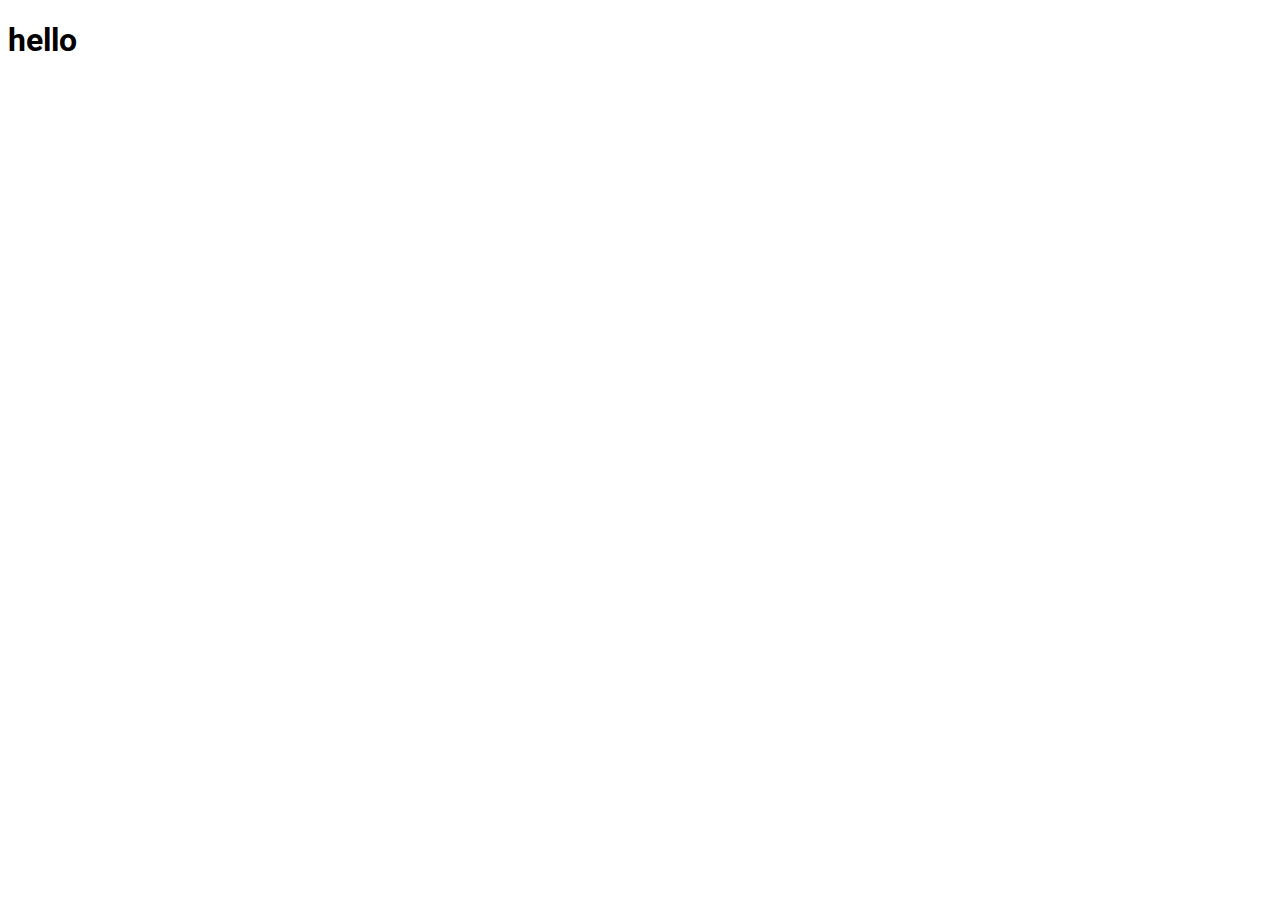
==== index.html @ aedd6c35 "add icons and font from figma" ====
<!DOCTYPE html>
<html lang="en">
<head>
    <meta charset="UTF-8">
    <meta http-equiv="X-UA-Compatible" content="IE=edge">
    <meta name="viewport" content="width=device-width, initial-scale=1.0">
    <link rel="preconnect" href="https://fonts.googleapis.com">
    <link rel="preconnect" href="https://fonts.gstatic.com" crossorigin>
    <link href="https://fonts.googleapis.com/css2?family=Roboto:wght@100;300;400;500;700;900&display=swap" rel="stylesheet">
    <link rel="stylesheet" href="./style.css">
    <title>Golden Soft</title>
</head>
<body>
    <h1>hello</h1>
</body>
</html>
---- style.css ----
* {
    font-family: 'Roboto', sans-serif;
}
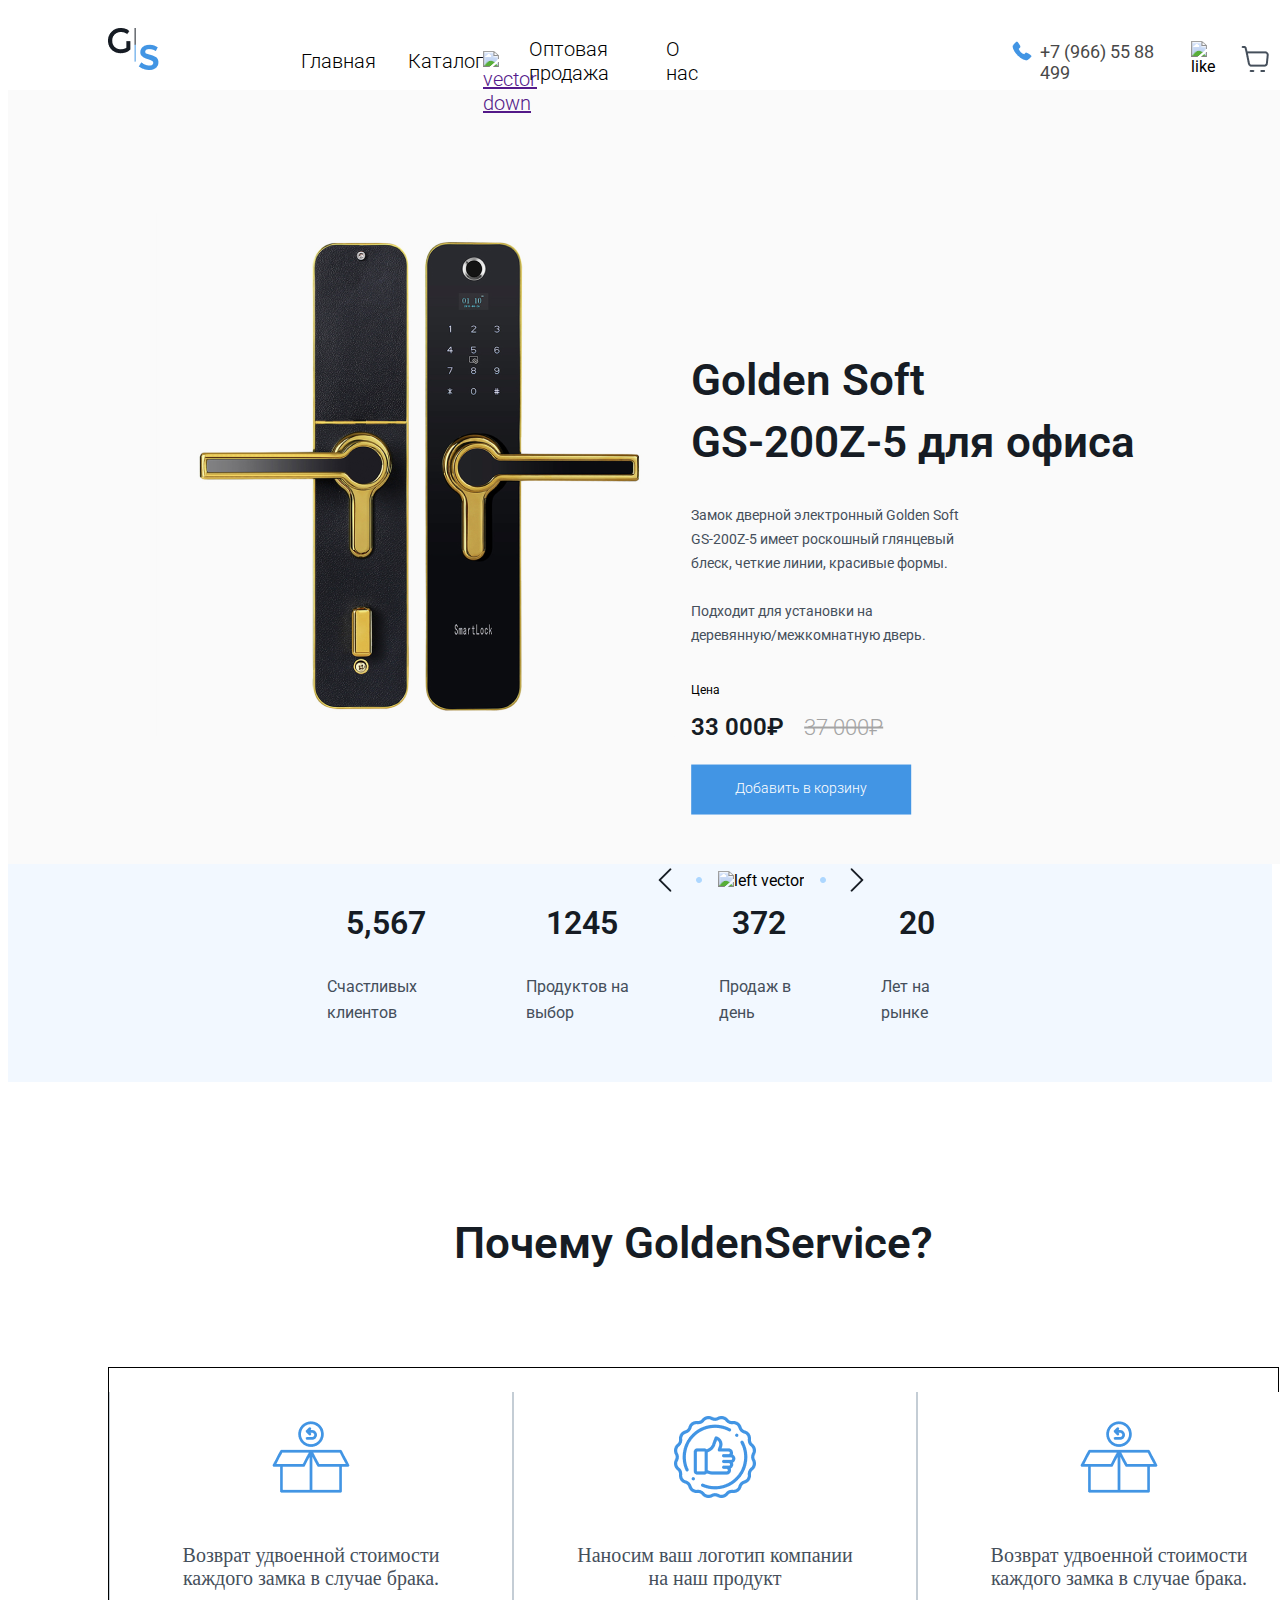
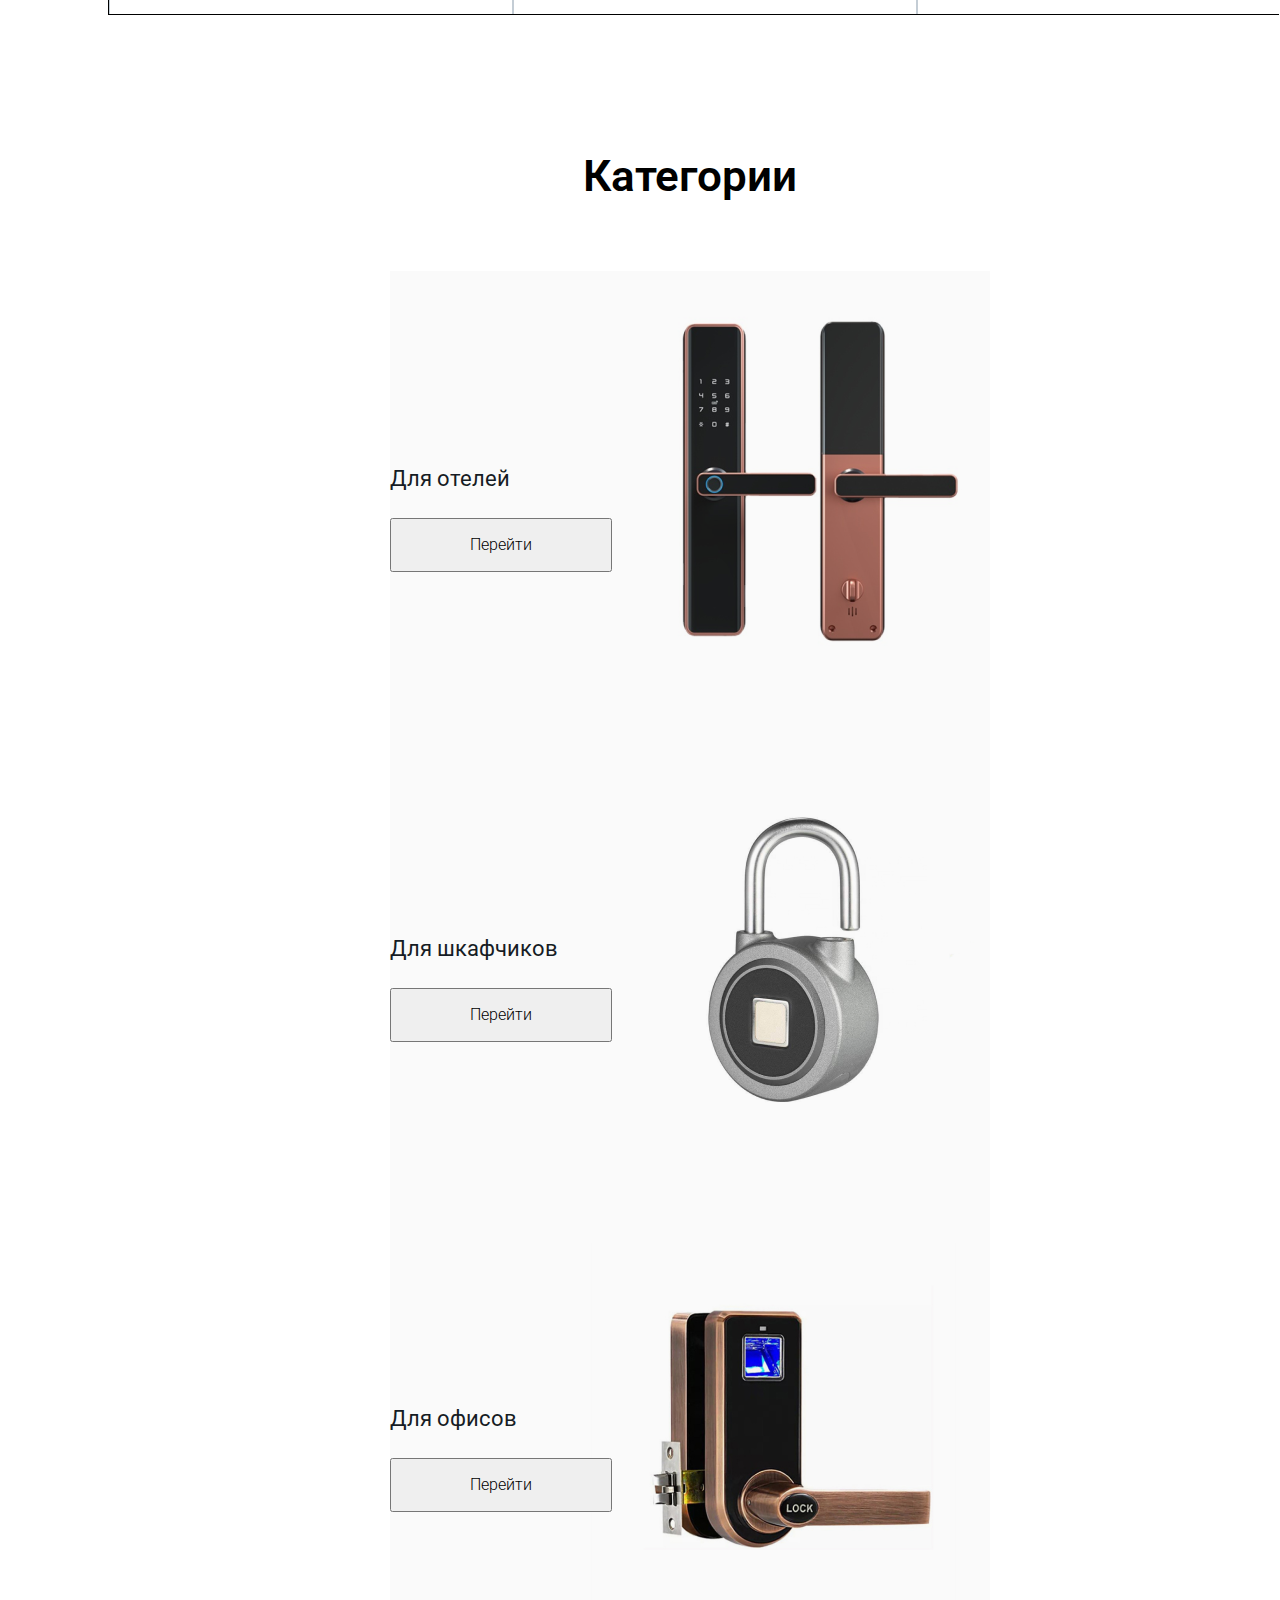
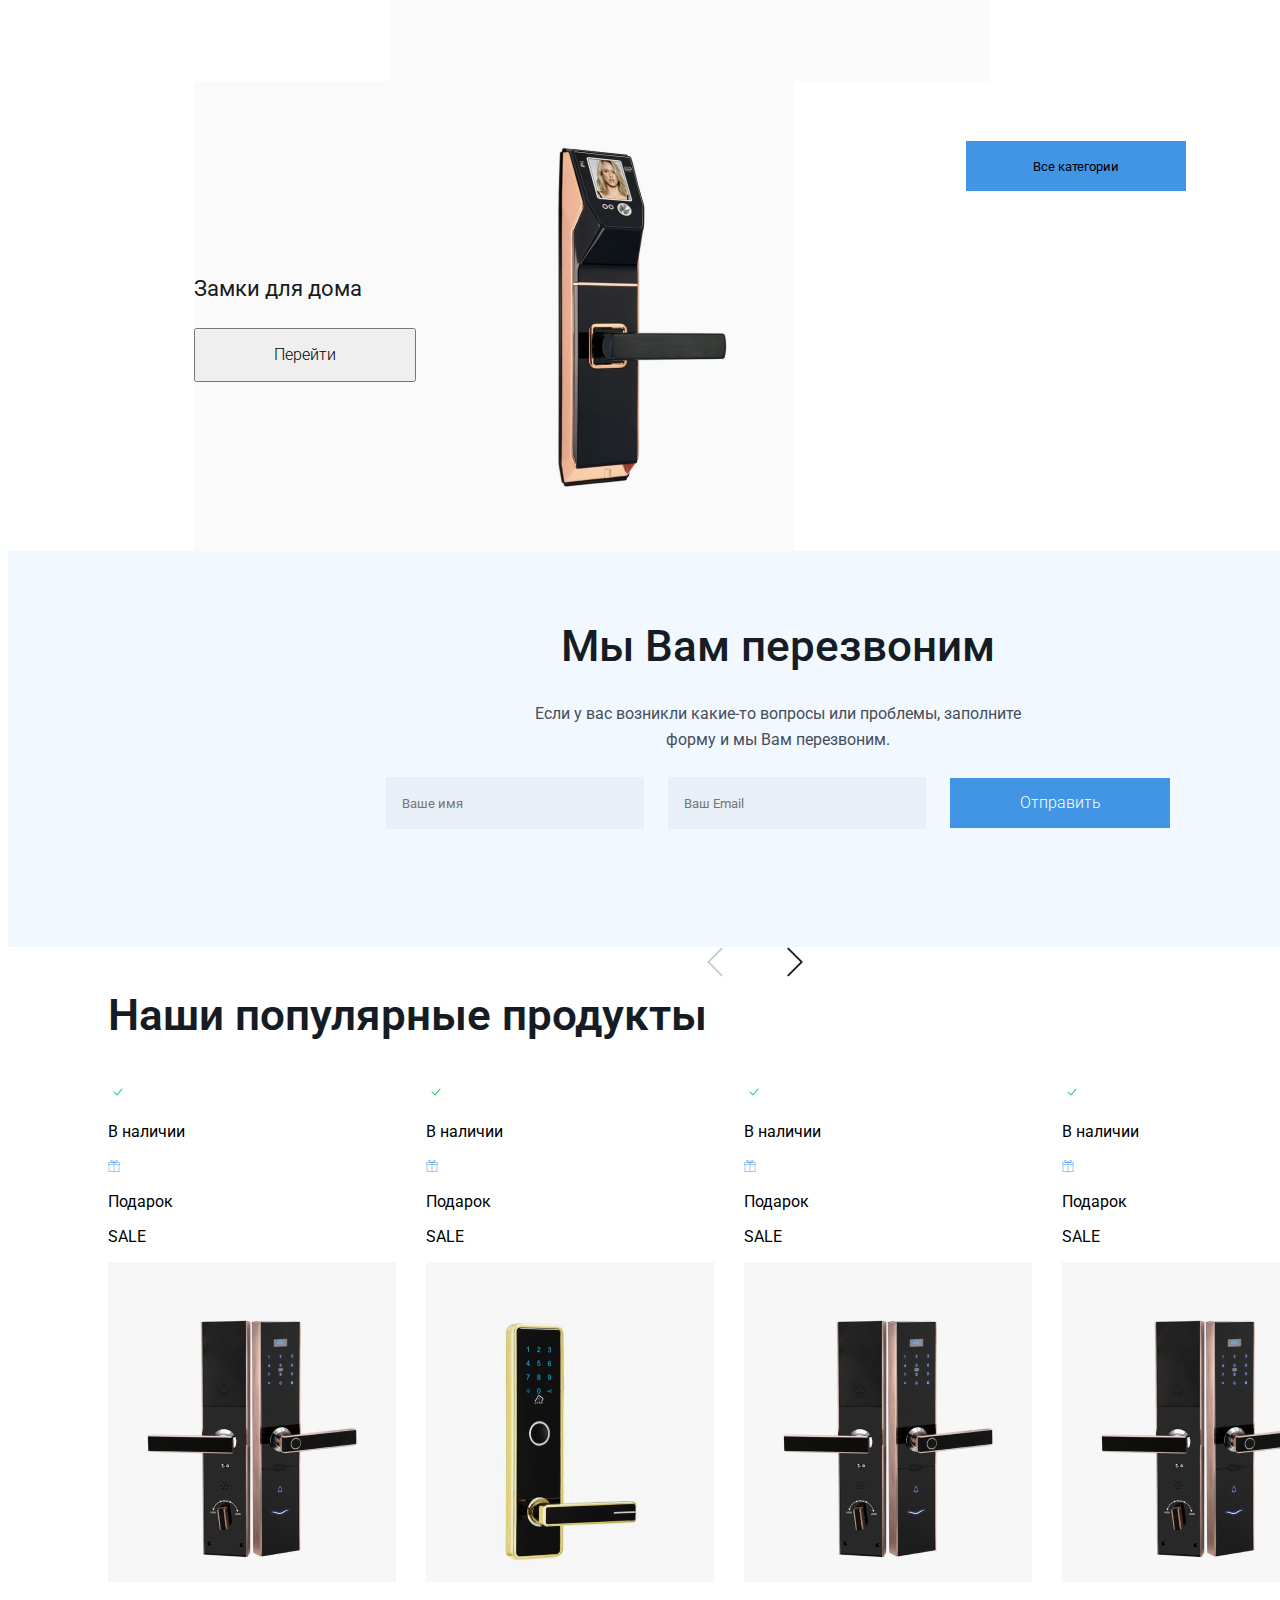
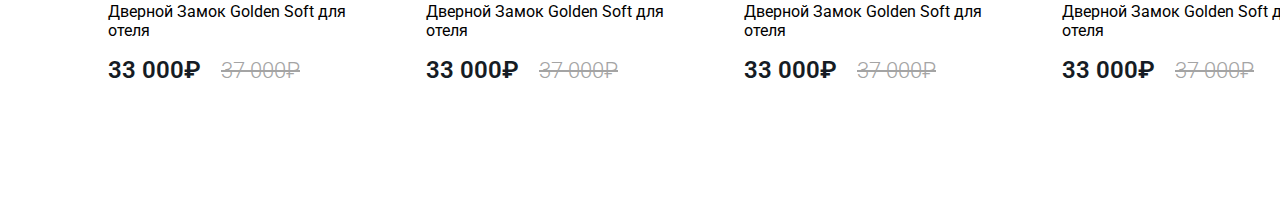
==== commit a0a63444: "add form and styles. i use import another css file form.css" ====
--- a/index.html
+++ b/index.html
@@ -11,6 +11,269 @@
     <title>Golden Soft</title>
 </head>
 <body>
-    <h1>hello</h1>
+    <header>
+        <nav>
+           <div class="container">
+                <div class="menu_block">
+                    <div class="logo">
+                        <a href="#" class="header_logo">
+                            <img src="./img/icons/Logo.png" alt="logo golden soft">
+                        </a>
+                    </div>
+                    <ul class="header_menu">
+                        <li class="menu_item"><a href="#"></a>Главная</li>
+                        <li class="menu_item"><a href="#"></a>Каталог
+                            <div class="menu_item_down">
+                                <a href="">
+                                    <img src="./img/icons/down vector.png" alt="vector down" class="menu_item_down_img">
+                                </a>
+                            </div>
+                        </li> 
+                        <li class="menu_item"><a href="#"></a>Оптовая продажа</li>
+                        <li class="menu_item"><a href="#"></a>О нас</li>
+                    </ul>
+                    <div class="header_contacts">
+                        <img src="./img/icons/phone-call 1.png" alt="" class="image_phone">
+                        <a href="tel:+79665588499" class="header__phone">+7 (966) 55 88 499</a>
+                    </div>
+                    <div class="header_backet">
+                        <img src="./img/icons/like.png" alt="like" class="header_like">
+                        <img src="./img/icons/Frame.png" alt="" class="header_basket">
+                    </div>
+                </div>
+            </div> 
+        </nav>
+    </header>
+    <!-- Need check image down vector (Line 25-29) -->
+    
+    <section class="main_banner">
+        <div class="main_banner_text_block">
+            <img src="./img/locks/Rectangle promo.png" alt="main banner lock" class="main_banner_img">
+            <div class="main_banner_header">
+                <h1 class="main_header_text">Golden Soft 
+                    <br>GS-200Z-5 для офиса</h1>
+                <h2 class="main_header_subtext">
+                    Замок дверной электронный Golden Soft
+                    <br> GS-200Z-5 имеет роскошный глянцевый
+                    <br> блеск, четкие линии, красивые формы.
+                    <br><br>
+                    Подходит для установки на 
+                    <br>деревянную/межкомнатную дверь.
+                </h2>
+                <h3 class="main_header_price_text">Цена</h3>
+                <p class="main_header_price">33 000₽ <span class="main_header_old_price">37 000₽</span></p>
+                <button class="main_button_blue">
+                    <p class="button_text">Добавить в корзину</p>
+                </button>  
+            </div>
+            <div class="main_slider">
+                <div class="slider_block">
+                    <img class="slider_block_img_vector" src="./img/icons/left.png" alt="left vector">
+                    <img class="slider_block_img_point" src="./img/icons/Ellipse 3.png" alt="left vector">
+                    <img class="slider_block_img" src="./img/icons/Roll El.png" alt="left vector">
+                    <img class="slider_block_img_point2" src="./img/icons/Ellipse 3.png" alt="left vector">
+                    <img class="slider_block_img_vector2" src="./img/icons/vector right.png" alt="left vector">
+                </div>
+            </div>
+        </div>
+    </section>
+
+    <section class="statistic">
+        <div class="statistic_block">
+            <div class="statistic_numbers">
+                <div class="statistic_amount">5,567</div>
+                <p class="statistic_decr">Счастливых клиентов</p>
+            </div>
+            <div class="statistic_numbers">
+                <div class="statistic_amount">1245</div>
+                <p class="statistic_decr">Продуктов на выбор</p>
+            </div>
+            <div class="statistic_numbers">
+                <div class="statistic_amount">372</div>
+                <p class="statistic_decr">Продаж в день</p>
+            </div>
+            <div class="statistic_numbers">
+                <div class="statistic_amount">20</div>
+                <p class="statistic_decr">Лет на рынке</p>
+            </div>
+        </div>
+    </section>
+
+    <section class="about">
+        <div class="container">
+            <h2 class="about_title">Почему GoldenService?</h2>
+            <div class="about_block">
+                <div class="about_descr">
+                    <img src="./img/icons/box .png" alt="box" class="about_descr_img">
+                    <div class="about_desr_text">
+                        Возврат удвоенной стоимости <br> каждого замка в случае брака.
+                    </div>
+                </div>
+                <div class="about_descr">
+                    <img src="./img/icons/klass.png" alt="box" class="about_descr_img">
+                    <div class="about_desr_text">
+                        Наносим ваш логотип компании <br> на наш продукт
+                    </div>
+                </div>
+                <div class="about_descr">
+                    <img src="./img/icons/box .png" alt="box" class="about_descr_img">
+                    <div class="about_desr_text">
+                        Возврат удвоенной стоимости <br> каждого замка в случае брака.
+                    </div>
+                </div>
+            </div>
+        </div>
+    </section>
+
+    <section class="category">
+        <div class="container">
+            <h2 class="category_title">Категории</h2>
+            <div class="category_block">
+                <!-- Locks card -->
+                <div class="category_item">
+                    <img src="./img/locks/lock for hotels.png" alt="box" class="category_img">
+                    <div class="category_text">
+                        <p class="locks_category">Для отелей</p>
+                        <button class="category_button">Перейти</button>
+                    </div>
+                </div>
+                <div class="category_item">
+                    <img src="./img/locks/lock for box.png" alt="box" class="category_img">
+                    <div class="category_text">
+                        <p class="locks_category">Для шкафчиков</p>
+                        <button class="category_button">Перейти</button>
+                    </div>  
+                </div>
+                <div class="category_item">
+                    <img src="./img/locks/locks for office.png"alt="box" class="category_img">
+                    <div class="category_text">
+                        <p class="locks_category">Для офисов</p>
+                        <button class="category_button">Перейти</button>
+                    </div>
+                </div>
+                <div class="category_item">
+                    <img src="./img/locks/locks for home.png" alt="box" class="category_img">
+                    <div class="category_text">
+                        <p class="locks_category">Замки для дома</p>
+                        <button class="category_button">Перейти</button>
+                    </div>
+                </div>
+                <button class="category_all">
+                    Все категории
+                </button>
+    
+            </div>            
+        </div>
+    </section>
+
+    <section class="form">
+        <div class="container">
+            <h2 class="form_title">Мы Вам перезвоним</h2>
+            <p class="form_subtitle">Если у вас возникли какие-то вопросы или проблемы, заполните 
+                <br>форму и мы Вам перезвоним.</p>
+            <div class="form_wrap">
+                <form class="main_form" action="#">
+                    <input class="form_input_name" name="name" required placeholder="Ваше имя" type="name">
+                    <input class="form_input_phone" name="phone" required placeholder="Ваш Email"  type="number">
+                    <button class="form_btn">Отправить</button>
+                </form>
+            </div>    
+        </div>
+    </section>
+
+    <section class="products">
+        <div class="container">
+            <div class="product_title_block">
+                <h2 class="products_title">Наши популярные продукты</h2>
+                <a href="#" class="product_slider_left">
+                    <img src="./img/icons/vector left white.png" alt="slider left" class="slider_left">
+                </a>
+                <a href="#" class="product_slider_right">
+                    <img src="./img/icons/Vector black right.png" alt="slider right" class="slider_left">
+                </a>
+            </div>
+
+            <div class="product_wrap">
+
+            <!-- First Product Card -->
+
+                <div class="product_card">
+                    <div class="available_item">
+                        <img src="./img/icons/point green.png" alt="available point" class="available_img">
+                        <p class="available_text">В наличии</p>   
+                    </div>
+                    <div class="gift_block">
+                        <img src="./img/icons/gift box.png" alt="" class="gift_img">
+                        <p class="gift_text">Подарок</p>
+                    </div>
+                    <div class="sale_block">
+                        <p class="sale_text">SALE</p>
+                    </div>
+                    <img src="./img/locks/lock 1 for hotel.png" alt="" class="product_card_1">
+                    <p class="card_title">Дверной Замок Golden Soft для <br>отеля</p>
+                    <p class="main_header_price">33 000₽ <span class="main_header_old_price">37 000₽</span></p>
+                </div>
+
+            <!-- 2 Product Card -->
+
+                <div class="product_card">
+                    <div class="available_item">
+                        <img src="./img/icons/point green.png" alt="available point" class="available_img">
+                        <p class="available_text">В наличии</p>   
+                    </div>
+                    <div class="gift_block">
+                        <img src="./img/icons/gift box.png" alt="" class="gift_img">
+                        <p class="gift_text">Подарок</p>
+                    </div>
+                    <div class="sale_block">
+                        <p class="sale_text">SALE</p>
+                    </div>
+                    <img src="./img/locks/lock 2 for hotel.png" alt="" class="product_card_1">
+                    <p class="card_title">Дверной Замок Golden Soft для <br>отеля</p>
+                    <p class="main_header_price">33 000₽ <span class="main_header_old_price">37 000₽</span></p>
+                </div>
+
+            <!-- 3 Product Card -->
+
+                <div class="product_card">
+                    <div class="available_item">
+                        <img src="./img/icons/point green.png" alt="available point" class="available_img">
+                        <p class="available_text">В наличии</p>   
+                    </div>
+                    <div class="gift_block">
+                        <img src="./img/icons/gift box.png" alt="" class="gift_img">
+                        <p class="gift_text">Подарок</p>
+                    </div>
+                    <div class="sale_block">
+                        <p class="sale_text">SALE</p>
+                    </div>
+                    <img src="./img/locks/lock 1 for hotel.png" alt="" class="product_card_1">
+                    <p class="card_title">Дверной Замок Golden Soft для <br>отеля</p>
+                    <p class="main_header_price">33 000₽ <span class="main_header_old_price">37 000₽</span></p>
+                </div>
+
+            <!-- 4 Product Card -->
+
+                <div class="product_card">
+                    <div class="available_item">
+                        <img src="./img/icons/point green.png" alt="available point" class="available_img">
+                        <p class="available_text">В наличии</p>   
+                    </div>
+                    <div class="gift_block">
+                        <img src="./img/icons/gift box.png" alt="" class="gift_img">
+                        <p class="gift_text">Подарок</p>
+                    </div>
+                    <div class="sale_block">
+                        <p class="sale_text">SALE</p>
+                    </div>
+                    <img src="./img/locks/lock 1 for hotel.png" alt="" class="product_card_1">
+                    <p class="card_title">Дверной Замок Golden Soft для <br>отеля</p>
+                    <p class="main_header_price">33 000₽ <span class="main_header_old_price">37 000₽</span></p>
+                </div>
+            </div>
+        </div>   
+    </section>
+   
+ 
 </body>
 </html>--- a/style.css
+++ b/style.css
@@ -1,3 +1,385 @@
+@import url(./form.css);
+
 * {
     font-family: 'Roboto', sans-serif;
-}+}
+
+header {
+    height: 82px;
+    min-width: auto;   
+    display: flex; 
+}
+
+.container {
+        margin-left: 100px;
+}
+
+.menu_block {
+    display: flex;
+}
+
+.logo {
+    margin-top: 20px;
+    margin-bottom: 11px;
+}
+
+.header_menu {
+    display: flex;
+    justify-content: space-between;
+    margin-left: 102px;
+    margin-top: 29px;
+}
+
+.menu_item {
+    display: flex;
+    justify-content: space-between;
+    align-items: center;
+    margin-right: 32px;
+    font-size: 20px;
+    font-style: normal;
+    font-weight: 300;
+    color: #000;
+}
+
+.menu_item_down {
+    width: 14px;
+    height: 14px;
+    margin-top: -7px;
+}
+
+.menu_item_down_img {
+    margin-right: 115px;
+}
+
+.header_contacts {
+    display: flex;
+    justify-content: space-between;
+    margin-top: 33px;
+    margin-left: 281px;
+}
+
+.image_phone {
+    width: 20px;
+    height: 20px;
+    margin-right: 8px;
+}
+
+.header__phone {
+    font-size: 18px;
+    font-weight: 400;
+    text-decoration: none;
+    color: rgb(72, 72, 72);
+}
+
+.header_backet {
+    display: flex;
+    justify-content: space-between;
+    align-items:center;
+    padding-left: 30px;
+    margin-top: 8px;
+}
+
+.header_like {
+    margin-right: 24px;
+}
+
+.main_banner {
+    min-width: 1440px;
+    height: 774px;
+    display: block;
+
+}
+
+.main_banner_header {
+    position: absolute;
+    top: 63%;
+    left: 60%;
+    transform: translate(-20%, -50%);
+    text-align: left;
+    padding: 20px;
+}
+
+
+.main_banner_img img {
+    width: 1440px;
+    height: 774px;
+}
+
+
+h1,main_header_text {
+    font-size: 44px;
+    font-style: normal;
+    font-weight: 600;
+    line-height: 62px;
+    color: rgba(22, 28, 36, 1);
+}
+
+.main_header_subtext {
+    color: var(--grey, #454F5B);
+    margin-top: 20px;
+    font-size: 14px;
+    font-style: normal;
+    font-weight: 400;
+    line-height: 24px;
+}
+
+.main_header_price_text {
+    margin-top: 32px;
+    font-size: 12px;
+    font-style: normal;
+    font-weight: 400;
+    line-height: 22px;
+}
+
+.main_header_price {
+    margin-top: 4px;
+    font-size: 24px;
+    font-style: normal;
+    font-weight: 600;
+    line-height: normal;
+    color: var(--black, #161C24);
+}
+
+.main_header_old_price {
+    margin-left: 14px;
+    font-size: 22px;
+    font-style: normal;
+    font-weight: 300;
+    line-height: normal;
+    text-decoration:line-through;
+    color: #A4A4A4;
+}
+
+.main_button_blue {
+    width: 220px;
+    height: 50px;
+    background: var(--main, #4295E4);
+    cursor: pointer;
+    border: none;
+}
+.button_text {
+    text-align: center;
+    margin-top: 9px;
+    font-size: 14px;
+    font-style: normal;
+    font-weight: 300;
+    line-height: 26px;
+    color:rgba(255, 255, 255, 1);
+ }
+
+.main_slider {
+    position: relative;
+    left: 650px;
+    display: flex;
+    margin-bottom: 104px;
+}
+
+.slider_block {
+    position: absolute;
+    display: flex;
+    align-items: center;
+    margin: 0 auto;
+    margin-bottom: 104px;
+
+}
+
+.slider_block_img_vector {
+    margin-right: 24px;
+}
+
+.slider_block_img_point {
+    margin-right: 16px;
+}
+
+.slider_block_img_point2 {
+    margin-left: 16px;
+}
+
+.slider_block_img_vector2 {
+    margin-left: 24px;
+    top: 50%;
+}
+
+.statistic {
+    display: flex;
+    min-width: auto;
+    padding: 40px 319px;
+    background: var(--bg-light, #F2F8FF);
+}
+
+.statistic_block {
+    display: flex;
+    justify-content: center;
+    align-items: center;
+    gap: 82px;
+}
+
+.statistic_numbers {
+    display: flex;
+    flex-direction: column;
+    justify-content: center;
+    align-items: center;
+    gap: 16px;
+}
+
+.statistic_amount {
+    font-size: 32px;
+    font-style: normal;
+    font-weight: 600;
+    line-height: 38px;
+    color: var(--black, #161C24);
+}
+
+.statistic_decr {
+    color: var(--grey, #454F5B);
+    font-size: 16px;
+    font-style: normal;
+    font-weight: 400;
+    line-height: 26px;
+}
+
+.about {
+    padding: 93px 0 94px 0;
+    width: 1270.743px;
+    min-height: 350px;
+}
+
+.about_title {
+    font-size: 44px;
+    font-style: normal;
+    font-weight: 600;
+    line-height: 62px;
+    color: var(--black, #161C24);
+    text-align: center;
+    margin-bottom: 56px;
+}
+
+.about_block {
+    display: flex;
+    justify-content: space-between;
+    border: 1px solid #000;
+    background: #FFF;
+    margin-top: 93px;
+}
+
+
+.about_descr {
+    min-width: 356px;
+    display: flex;
+    margin-top: 24px;
+    flex-direction: column;
+    padding: 24px;
+    align-items: center;
+    gap: 10px;
+    background: #FFF;
+    box-shadow: 1px 0px 0px 0px #C4CDD5 inset, -1px 0px 0px 0px #C4CDD5 inset;
+}
+
+.about_desr_text {
+    color: var(--grey, #454F5B);
+    text-align: center;
+    font-family: SF Pro Text;
+    font-size: 20px;
+    font-weight: 300;
+    margin-top: 36px;
+}
+
+.category {
+    /* min-height: auto;  */
+}
+
+.category_title {
+    font-size: 44px;
+    font-style: normal;
+    font-weight: 600;
+    line-height: 62px;
+    text-align: center;
+    margin-bottom: 64px;
+}
+
+.category_block {
+    display: flex;
+    flex-wrap: wrap;
+    justify-content: space-around;
+    max-width: 1200px;
+    margin: 0 auto;
+}
+
+.category_item {
+    position: relative;
+    display: flex;
+    justify-content: space-around;
+    flex-direction: column;
+    width: 600px;
+    height: 470px;
+    display: flex;  
+}
+
+.category_text {
+    position: absolute;
+    color: var(--black, #161C24);
+    font-size: 22px;
+    display: inline-flex;
+    flex-direction: column;
+    align-items: flex-start;
+    
+    margin-right: 40px;
+}
+
+.locks_category {
+    font-style: normal;
+    font-weight: 400;
+    line-height: 34px;
+    color: var(--black, #161C24);
+}
+
+.category_button {
+    cursor: pointer;
+    font-size: 16px;
+    font-style: normal;
+    font-weight: 300;
+    line-height: 26px;
+    padding: 12px 78px;   
+}
+
+.category_all {
+    padding: 12px 57px;
+    margin-top: 60px;
+    width: 220px;
+    height: 50px;
+    background: var(--main, #4295E4);
+    border: none;
+}
+
+.products {
+    min-width: 1243px;
+    height: 62px;
+}
+
+.product_title_block {
+    display: flex;
+
+}
+.products_title   {
+    color: #161C24;
+    font-size: 44px;
+    font-style: normal;
+    font-weight: 600;
+    line-height: 62px;
+}
+
+.product_slider_left {
+    width: 40px;
+    height: 40px;
+    margin-right: 40px;
+}
+
+.product_wrap {
+    display: inline-flex;
+    align-items: flex-start;
+    gap: 30px;
+    margin-bottom: 96px;
+}
+
+
+
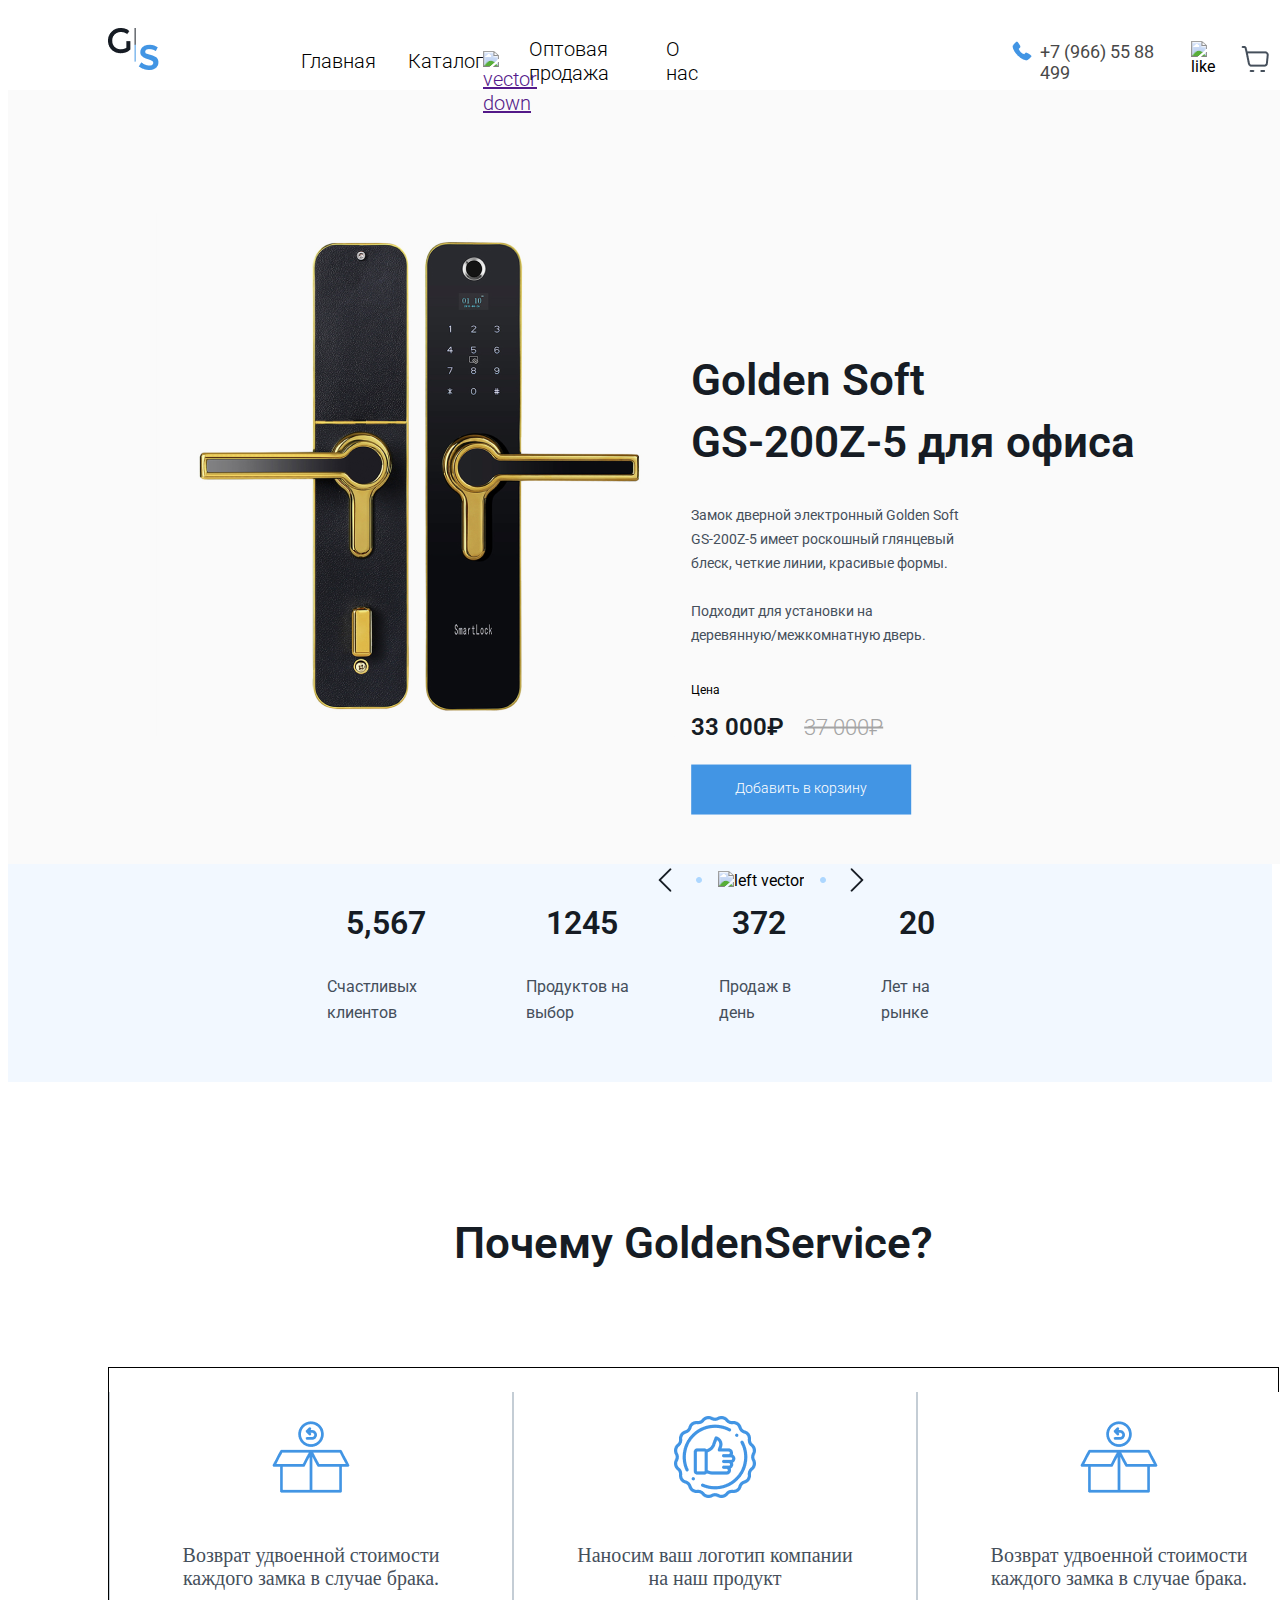
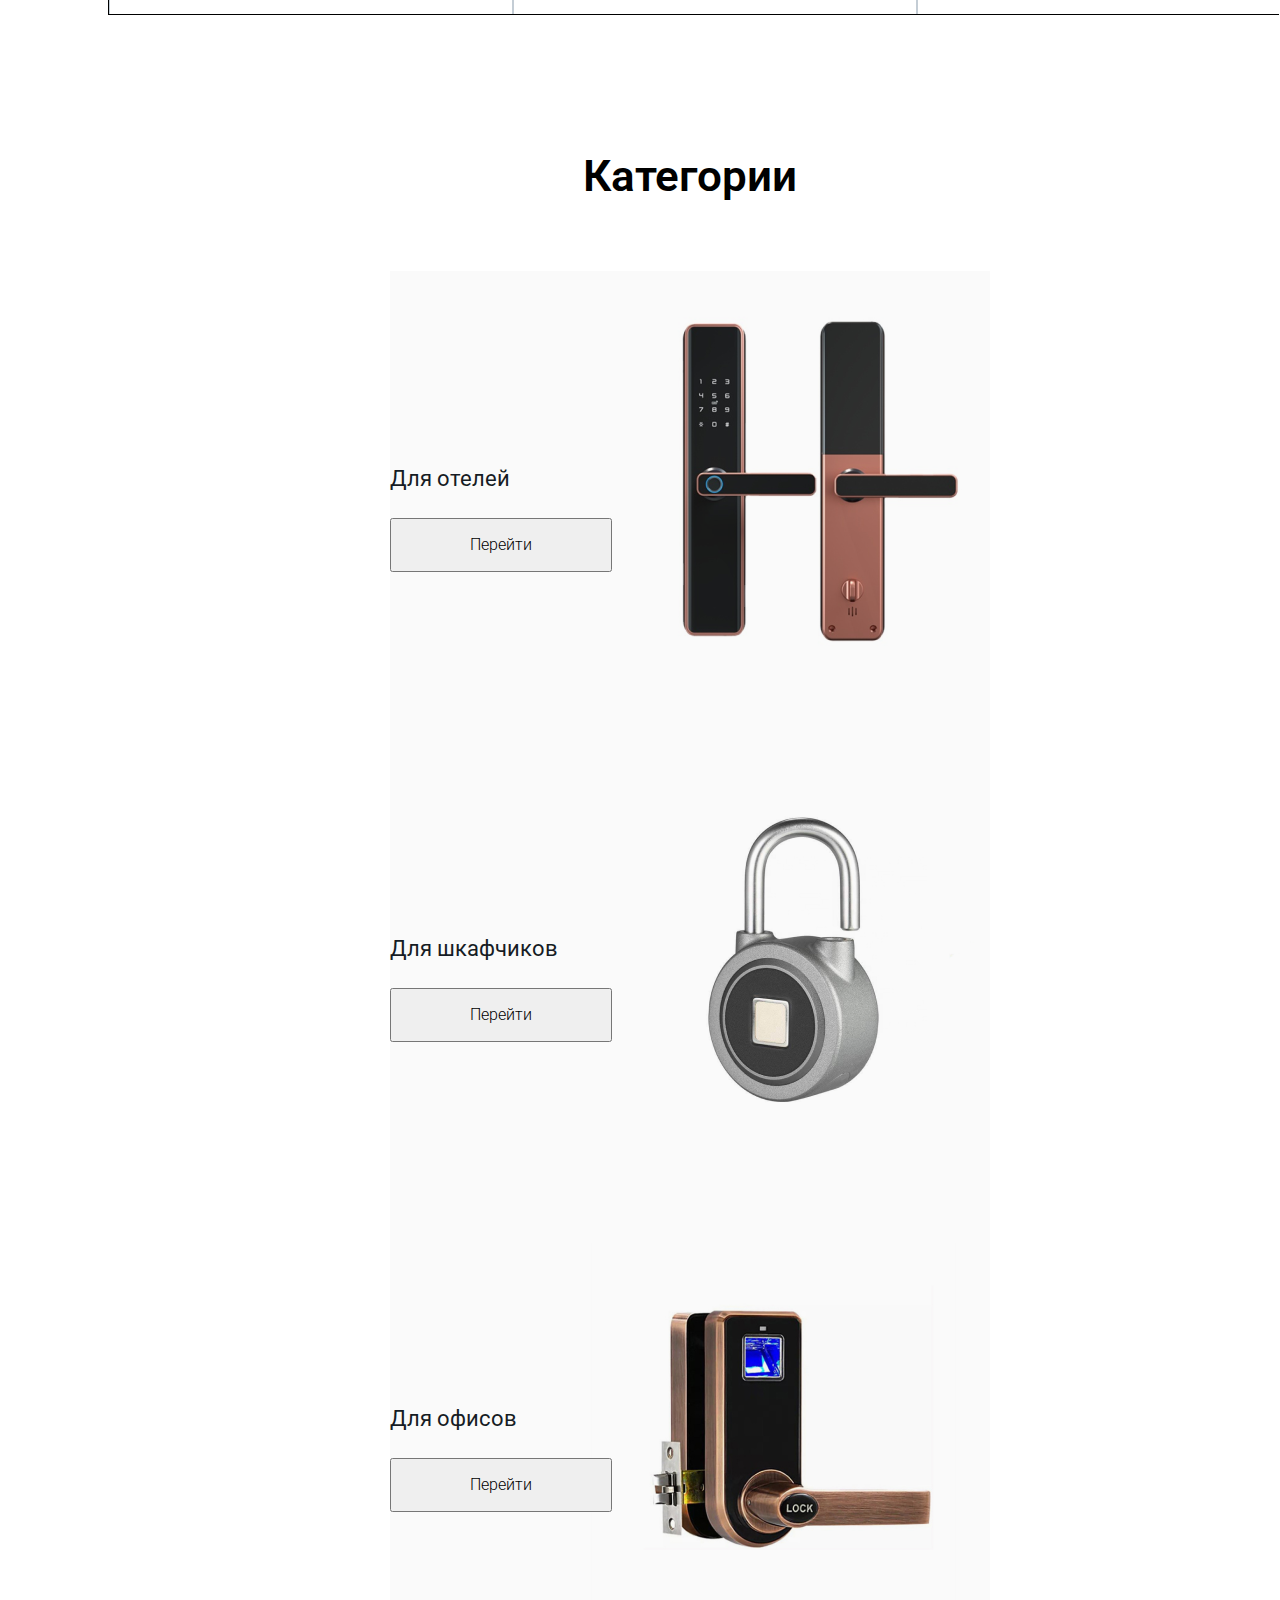
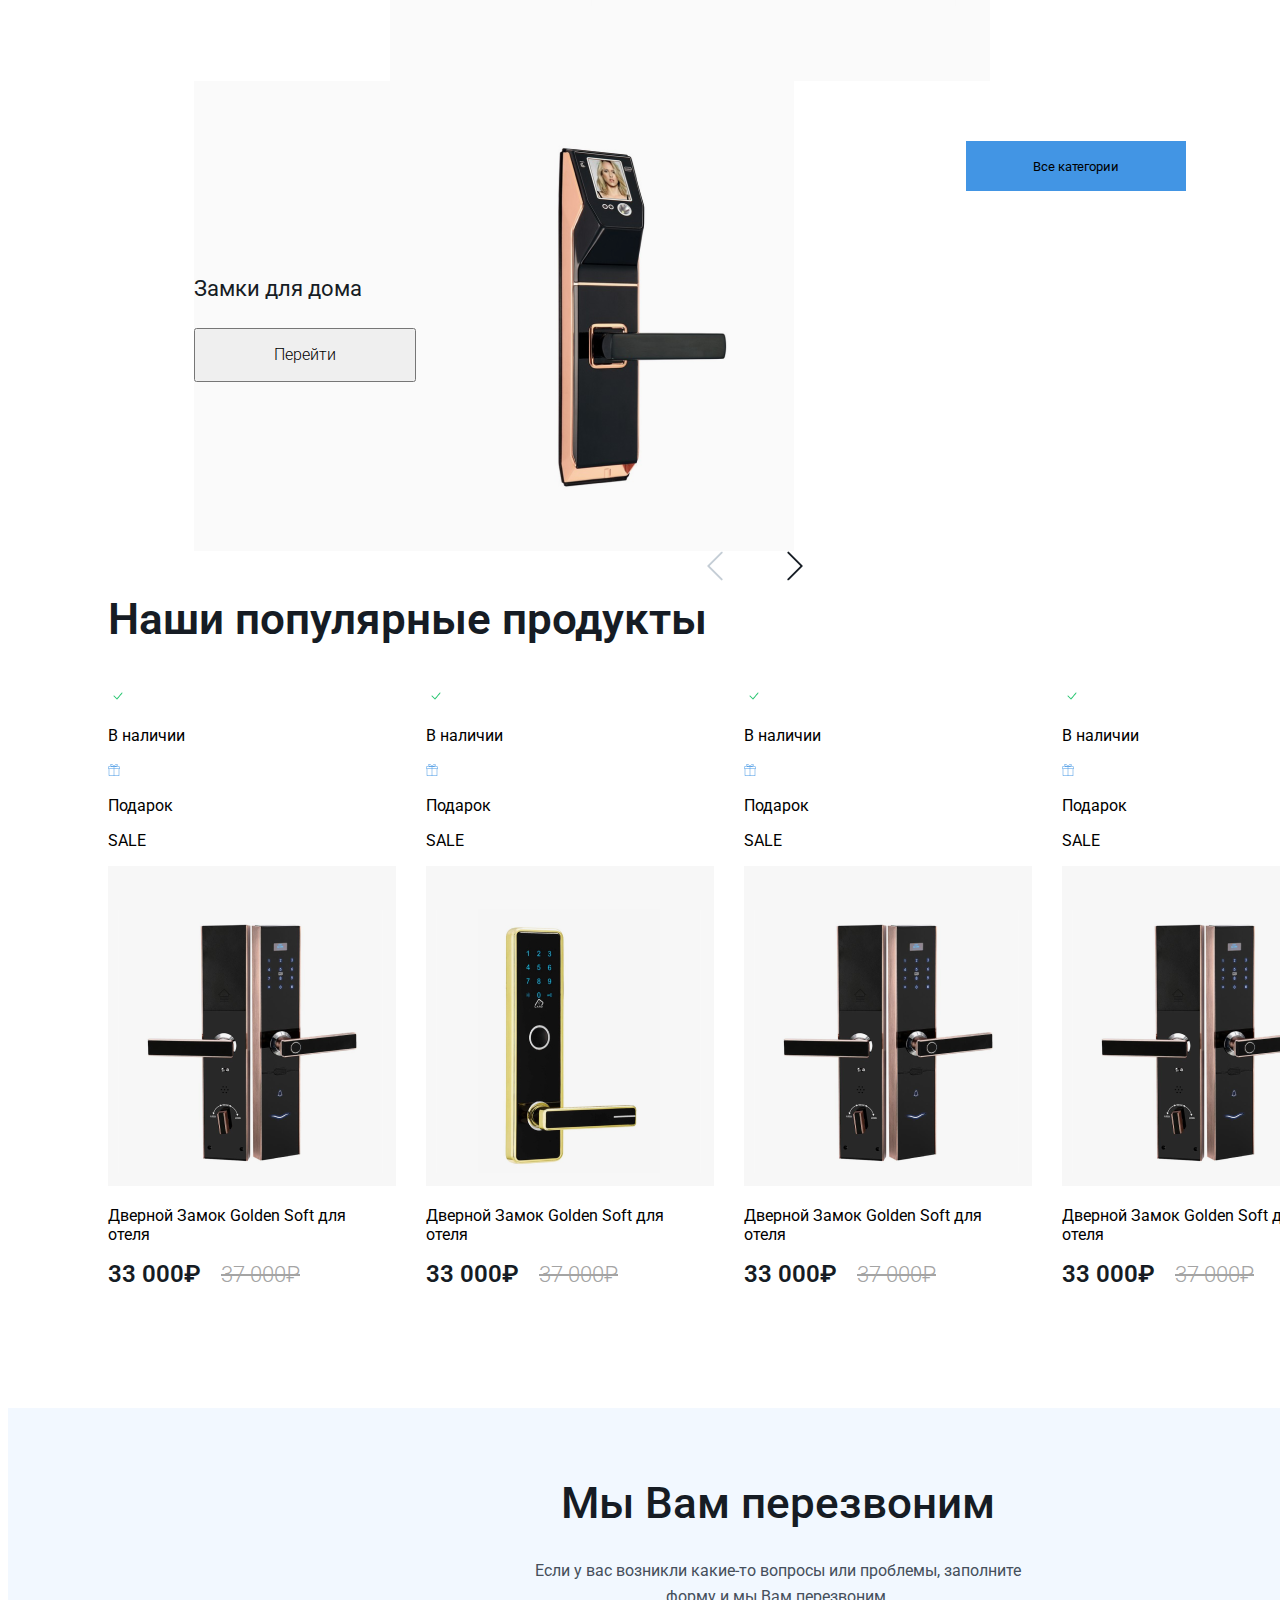
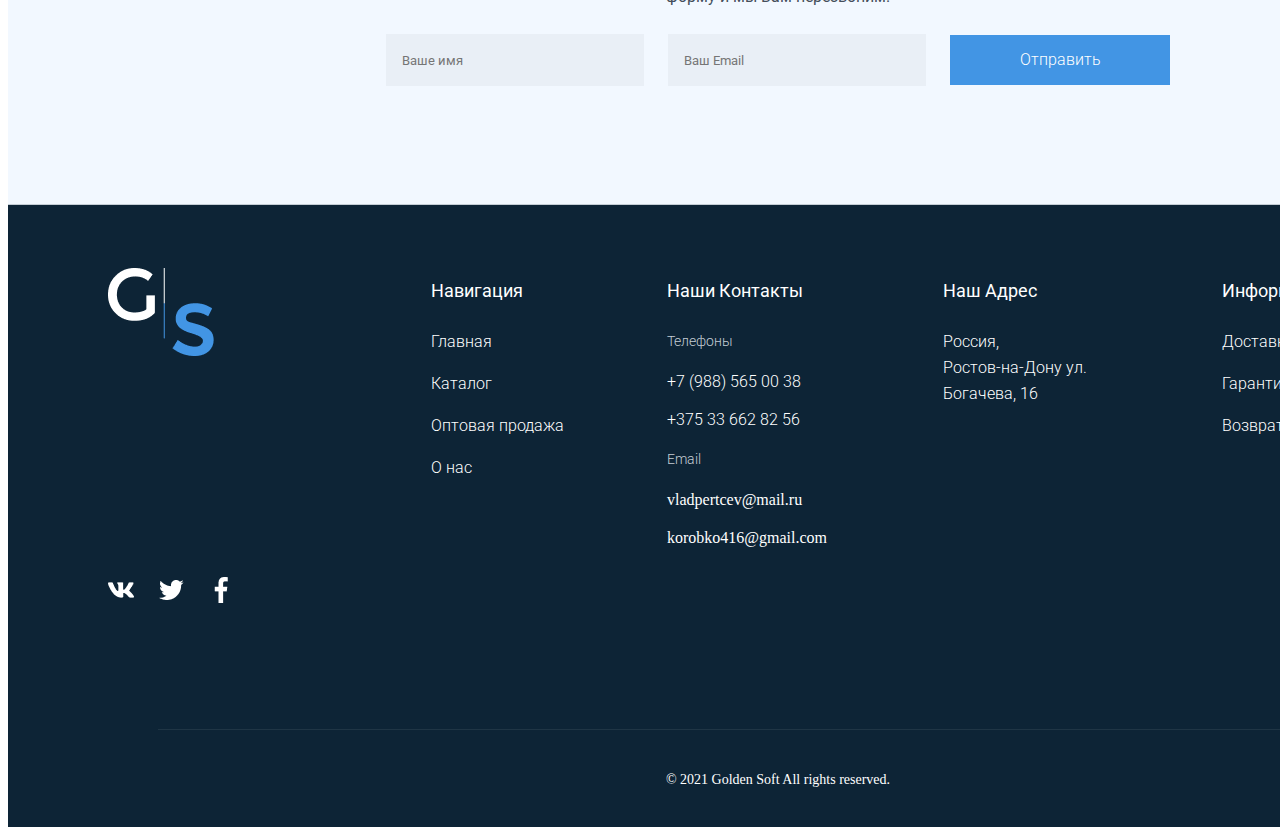
==== commit b6ed7366: "add form and change bug in products css - hight" ====
--- a/index.html
+++ b/index.html
@@ -166,6 +166,101 @@
         </div>
     </section>
 
+    <section class="products">
+        <div class="container">
+            <div class="product_title_block">
+                <h2 class="products_title">Наши популярные продукты</h2>
+                <a href="#" class="product_slider_left">
+                    <img src="./img/icons/vector left white.png" alt="slider left" class="slider_left">
+                </a>
+                <a href="#" class="product_slider_right">
+                    <img src="./img/icons/Vector black right.png" alt="slider right" class="slider_left">
+                </a>
+            </div>
+
+            <div class="product_wrap">
+
+            <!-- First Product Card -->
+
+                <div class="product_card">
+                    <div class="available_item">
+                        <img src="./img/icons/point green.png" alt="available point" class="available_img">
+                        <p class="available_text">В наличии</p>   
+                    </div>
+                    <div class="gift_block">
+                        <img src="./img/icons/gift box.png" alt="" class="gift_img">
+                        <p class="gift_text">Подарок</p>
+                    </div>
+                    <div class="sale_block">
+                        <p class="sale_text">SALE</p>
+                    </div>
+                    <img src="./img/locks/lock 1 for hotel.png" alt="" class="product_card_1">
+                    <p class="card_title">Дверной Замок Golden Soft для <br>отеля</p>
+                    <p class="main_header_price">33 000₽ <span class="main_header_old_price">37 000₽</span></p>
+                </div>
+
+            <!-- 2 Product Card -->
+
+                <div class="product_card">
+                    <div class="available_item">
+                        <img src="./img/icons/point green.png" alt="available point" class="available_img">
+                        <p class="available_text">В наличии</p>   
+                    </div>
+                    <div class="gift_block">
+                        <img src="./img/icons/gift box.png" alt="" class="gift_img">
+                        <p class="gift_text">Подарок</p>
+                    </div>
+                    <div class="sale_block">
+                        <p class="sale_text">SALE</p>
+                    </div>
+                    <img src="./img/locks/lock 2 for hotel.png" alt="" class="product_card_1">
+                    <p class="card_title">Дверной Замок Golden Soft для <br>отеля</p>
+                    <p class="main_header_price">33 000₽ <span class="main_header_old_price">37 000₽</span></p>
+                </div>
+
+            <!-- 3 Product Card -->
+
+                <div class="product_card">
+                    <div class="available_item">
+                        <img src="./img/icons/point green.png" alt="available point" class="available_img">
+                        <p class="available_text">В наличии</p>   
+                    </div>
+                    <div class="gift_block">
+                        <img src="./img/icons/gift box.png" alt="" class="gift_img">
+                        <p class="gift_text">Подарок</p>
+                    </div>
+                    <div class="sale_block">
+                        <p class="sale_text">SALE</p>
+                    </div>
+                    <img src="./img/locks/lock 1 for hotel.png" alt="" class="product_card_1">
+                    <p class="card_title">Дверной Замок Golden Soft для <br>отеля</p>
+                    <p class="main_header_price">33 000₽ <span class="main_header_old_price">37 000₽</span></p>
+                </div>
+
+            <!-- 4 Product Card -->
+
+                <div class="product_card">
+                    <div class="available_item">
+                        <img src="./img/icons/point green.png" alt="available point" class="available_img">
+                        <p class="available_text">В наличии</p>   
+                    </div>
+                    <div class="gift_block">
+                        <img src="./img/icons/gift box.png" alt="" class="gift_img">
+                        <p class="gift_text">Подарок</p>
+                    </div>
+                    <div class="sale_block">
+                        <p class="sale_text">SALE</p>
+                    </div>
+                    <img src="./img/locks/lock 1 for hotel.png" alt="" class="product_card_1">
+                    <p class="card_title">Дверной Замок Golden Soft для <br>отеля</p>
+                    <p class="main_header_price">33 000₽ <span class="main_header_old_price">37 000₽</span></p>
+                </div>
+            </div>
+        </div>   
+    </section>
+
+    <!-- Form -->
+
     <section class="form">
         <div class="container">
             <h2 class="form_title">Мы Вам перезвоним</h2>
@@ -181,99 +276,73 @@
         </div>
     </section>
 
-    <section class="products">
-        <div class="container">
-            <div class="product_title_block">
-                <h2 class="products_title">Наши популярные продукты</h2>
-                <a href="#" class="product_slider_left">
-                    <img src="./img/icons/vector left white.png" alt="slider left" class="slider_left">
-                </a>
-                <a href="#" class="product_slider_right">
-                    <img src="./img/icons/Vector black right.png" alt="slider right" class="slider_left">
-                </a>
-            </div>
-
-            <div class="product_wrap">
-
-            <!-- First Product Card -->
-
-                <div class="product_card">
-                    <div class="available_item">
-                        <img src="./img/icons/point green.png" alt="available point" class="available_img">
-                        <p class="available_text">В наличии</p>   
-                    </div>
-                    <div class="gift_block">
-                        <img src="./img/icons/gift box.png" alt="" class="gift_img">
-                        <p class="gift_text">Подарок</p>
-                    </div>
-                    <div class="sale_block">
-                        <p class="sale_text">SALE</p>
-                    </div>
-                    <img src="./img/locks/lock 1 for hotel.png" alt="" class="product_card_1">
-                    <p class="card_title">Дверной Замок Golden Soft для <br>отеля</p>
-                    <p class="main_header_price">33 000₽ <span class="main_header_old_price">37 000₽</span></p>
-                </div>
-
-            <!-- 2 Product Card -->
-
-                <div class="product_card">
-                    <div class="available_item">
-                        <img src="./img/icons/point green.png" alt="available point" class="available_img">
-                        <p class="available_text">В наличии</p>   
-                    </div>
-                    <div class="gift_block">
-                        <img src="./img/icons/gift box.png" alt="" class="gift_img">
-                        <p class="gift_text">Подарок</p>
-                    </div>
-                    <div class="sale_block">
-                        <p class="sale_text">SALE</p>
-                    </div>
-                    <img src="./img/locks/lock 2 for hotel.png" alt="" class="product_card_1">
-                    <p class="card_title">Дверной Замок Golden Soft для <br>отеля</p>
-                    <p class="main_header_price">33 000₽ <span class="main_header_old_price">37 000₽</span></p>
-                </div>
-
-            <!-- 3 Product Card -->
-
-                <div class="product_card">
-                    <div class="available_item">
-                        <img src="./img/icons/point green.png" alt="available point" class="available_img">
-                        <p class="available_text">В наличии</p>   
-                    </div>
-                    <div class="gift_block">
-                        <img src="./img/icons/gift box.png" alt="" class="gift_img">
-                        <p class="gift_text">Подарок</p>
-                    </div>
-                    <div class="sale_block">
-                        <p class="sale_text">SALE</p>
-                    </div>
-                    <img src="./img/locks/lock 1 for hotel.png" alt="" class="product_card_1">
-                    <p class="card_title">Дверной Замок Golden Soft для <br>отеля</p>
-                    <p class="main_header_price">33 000₽ <span class="main_header_old_price">37 000₽</span></p>
-                </div>
-
-            <!-- 4 Product Card -->
-
-                <div class="product_card">
-                    <div class="available_item">
-                        <img src="./img/icons/point green.png" alt="available point" class="available_img">
-                        <p class="available_text">В наличии</p>   
-                    </div>
-                    <div class="gift_block">
-                        <img src="./img/icons/gift box.png" alt="" class="gift_img">
-                        <p class="gift_text">Подарок</p>
-                    </div>
-                    <div class="sale_block">
-                        <p class="sale_text">SALE</p>
-                    </div>
-                    <img src="./img/locks/lock 1 for hotel.png" alt="" class="product_card_1">
-                    <p class="card_title">Дверной Замок Golden Soft для <br>отеля</p>
-                    <p class="main_header_price">33 000₽ <span class="main_header_old_price">37 000₽</span></p>
-                </div>
-            </div>
-        </div>   
-    </section>
-   
- 
+    <!-- Footer -->
+
+    <footer>
+        <div class="container">
+            <div class="footer_wrapper">
+                <div class="wrap_1">
+                    <div class="footer_logo">
+                        <a href="#" class="header_logo">
+                            <img src="./img/icons/Logo footer.png" alt="logo golden soft">
+                        </a>
+                    </div>
+                    <div class="footer_social">
+                        <a href="#" class="footer_social_item">
+                            <img src="./img/icons/logo VK.png" alt="" class="vk_logo">
+                        <a href="#" class="footer_social_item">
+                            <img src="./img/icons/logo twitter.png" alt="twitter logo" class="twitter_logo">
+                        </a>
+                        <a href="#" class="footer_social_item">
+                            <img src="./img/icons/logo facebook.png" alt="facebook logo" class="facebook_logo">
+                        </a>
+                    </div>
+                </div>
+                <div class="wrap_2">
+                    <div class="footer_links">
+                        <div class="footer_links_navigation">
+                            <p class="footer_navigation">Навигация</p>
+                            <div class="footer_gap_item">
+                                <a class="navigation_item" href="#">Главная</a>
+                                <a class="navigation_item" href="#">Каталог</a>
+                                <a class="navigation_item" href="#">Оптовая продажа</a>
+                                <a class="navigation_item" href="#">О нас</a>
+                            </div>
+                        </div>
+                        <div class="footer_links_contacts">
+                            <p class="footer_navigation">Наши Контакты</p>
+                            <p class="footer_subnavigation">Телефоны</p>
+                            <div class="footer_gap_phone">
+                                <a href="tel:+79885650038" class="footer_phone">+7 (988) 565 00 38</a>
+                                <a href="tel:+375336628256" class="footer_phone">+375 33 662 82 56</a>
+                            </div>
+                            <p class="footer_subnavigation">Email</p>
+                            <div class="footer_gap_mail">
+                                <a href="mailto:vladpertcev@mail.ru" class="footer_mail">vladpertcev@mail.ru</a>
+                                <a href="mailto:korobko416@gmail.com" class="footer_mail">korobko416@gmail.com</a>
+                            </div>
+                        </div>
+                        <div class="footer_links_adress">
+                            <p class="footer_navigation">Наш адрес</p>
+                            <p>Россия, <br>Ростов-на-Дону ул. <br>Богачева, 16</p>
+                        </div>
+                        <div class="footer_links_info">
+                            <p class="footer_navigation">Информация</p>
+                            <div class="footer_gap_item">
+                            <a href="#" class="navigation_item">Доставка и оплата</a>
+                            <a href="#" class="navigation_item">Гарантии</a>
+                            <a href="#" class="navigation_item">Возврат товара</a>
+                            </div>
+                        </div>
+                    </div>
+                </div>
+            </div>
+
+            <div class="footer_bottom">
+                <img class="bottom_line" src="./img/icons/Line 41.png" alt="white" class="line">
+                <p class="bottom_info">© 2021 Golden Soft All rights reserved.</p>
+            </div>
+        </div>
+    </footer>
 </body>
 </html>--- a/style.css
+++ b/style.css
@@ -1,4 +1,6 @@
 @import url(./form.css);
+@import url(./footer.css);
+
 
 * {
     font-family: 'Roboto', sans-serif;
@@ -353,7 +355,7 @@
 
 .products {
     min-width: 1243px;
-    height: 62px;
+    /* height: 62px; */
 }
 
 .product_title_block {
